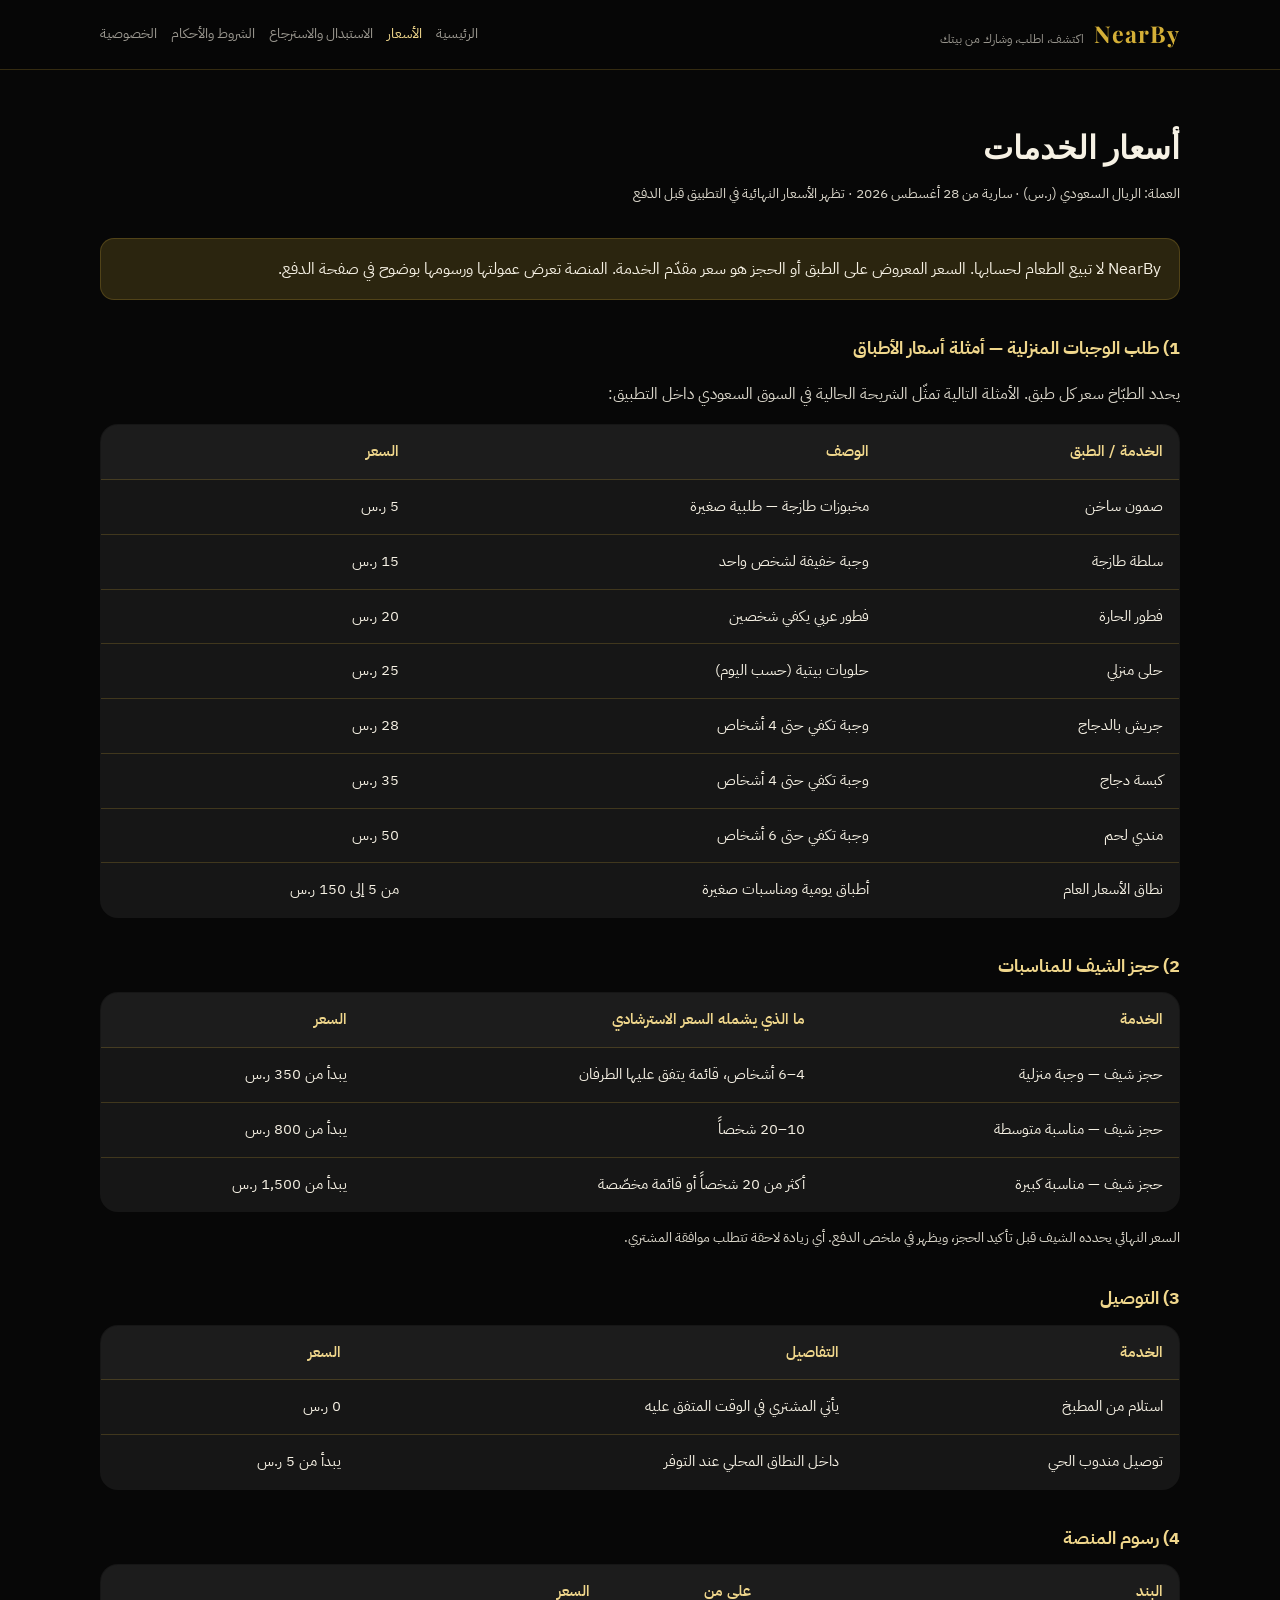
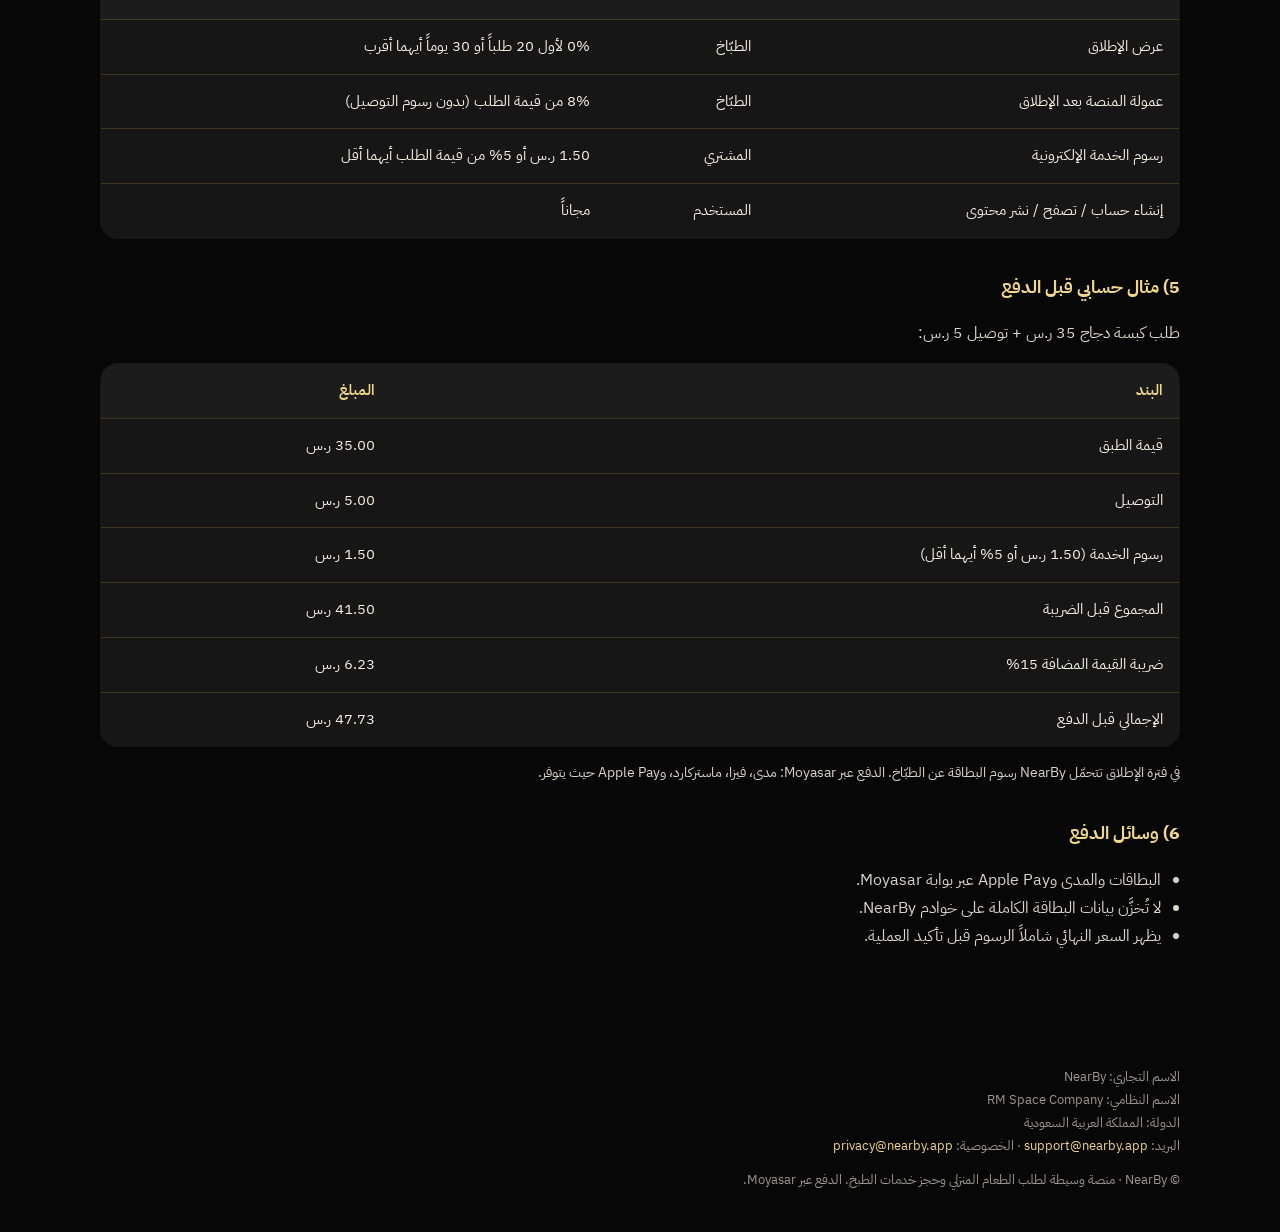
==== pricing.html @ 1bb53aec "Publish NearBy public site for NearByKsa. Host the merchant pages at nearbyksa.github.io without a p" ====
<!DOCTYPE html>
<html lang="ar" dir="rtl">
<head>
  <meta charset="utf-8" />
  <meta name="viewport" content="width=device-width, initial-scale=1" />
  <title>أسعار الخدمات — NearBy</title>
  <meta name="description" content="أسعار خدمات NearBy بالريال السعودي: الوجبات، حجز الشيف، التوصيل، عمولة المنصة، ورسوم الدفع." />
  <link rel="preconnect" href="https://fonts.googleapis.com" />
  <link rel="preconnect" href="https://fonts.gstatic.com" crossorigin />
  <link href="https://fonts.googleapis.com/css2?family=IBM+Plex+Sans+Arabic:wght@400;500;600;700&family=Playfair+Display:wght@500;600&display=swap" rel="stylesheet" />
  <link rel="stylesheet" href="styles.css" />
</head>
<body data-page="pricing">
  <header class="site-header" id="site-header"></header>
  <main class="legal">
    <div class="wrap">
      <h1>أسعار الخدمات</h1>
      <p class="meta">العملة: الريال السعودي (ر.س) · سارية من <span data-entity="effectiveDate">28 أغسطس 2026</span> · تظهر الأسعار النهائية في التطبيق قبل الدفع</p>

      <div class="callout">NearBy لا تبيع الطعام لحسابها. السعر المعروض على الطبق أو الحجز هو سعر مقدّم الخدمة. المنصة تعرض عمولتها ورسومها بوضوح في صفحة الدفع.</div>

      <h2>1) طلب الوجبات المنزلية — أمثلة أسعار الأطباق</h2>
      <p>يحدد الطبّاخ سعر كل طبق. الأمثلة التالية تمثّل الشريحة الحالية في السوق السعودي داخل التطبيق:</p>
      <table>
        <thead><tr><th>الخدمة / الطبق</th><th>الوصف</th><th>السعر</th></tr></thead>
        <tbody>
          <tr><td>صمون ساخن</td><td>مخبوزات طازجة — طلبية صغيرة</td><td>5 ر.س</td></tr>
          <tr><td>سلطة طازجة</td><td>وجبة خفيفة لشخص واحد</td><td>15 ر.س</td></tr>
          <tr><td>فطور الحارة</td><td>فطور عربي يكفي شخصين</td><td>20 ر.س</td></tr>
          <tr><td>حلى منزلي</td><td>حلويات بيتية (حسب اليوم)</td><td>25 ر.س</td></tr>
          <tr><td>جريش بالدجاج</td><td>وجبة تكفي حتى 4 أشخاص</td><td>28 ر.س</td></tr>
          <tr><td>كبسة دجاج</td><td>وجبة تكفي حتى 4 أشخاص</td><td>35 ر.س</td></tr>
          <tr><td>مندي لحم</td><td>وجبة تكفي حتى 6 أشخاص</td><td>50 ر.س</td></tr>
          <tr><td>نطاق الأسعار العام</td><td>أطباق يومية ومناسبات صغيرة</td><td>من 5 إلى 150 ر.س</td></tr>
        </tbody>
      </table>

      <h2>2) حجز الشيف للمناسبات</h2>
      <table>
        <thead><tr><th>الخدمة</th><th>ما الذي يشمله السعر الاسترشادي</th><th>السعر</th></tr></thead>
        <tbody>
          <tr><td>حجز شيف — وجبة منزلية</td><td>4–6 أشخاص، قائمة يتفق عليها الطرفان</td><td>يبدأ من 350 ر.س</td></tr>
          <tr><td>حجز شيف — مناسبة متوسطة</td><td>10–20 شخصاً</td><td>يبدأ من 800 ر.س</td></tr>
          <tr><td>حجز شيف — مناسبة كبيرة</td><td>أكثر من 20 شخصاً أو قائمة مخصّصة</td><td>يبدأ من 1,500 ر.س</td></tr>
        </tbody>
      </table>
      <p class="note">السعر النهائي يحدده الشيف قبل تأكيد الحجز، ويظهر في ملخص الدفع. أي زيادة لاحقة تتطلب موافقة المشتري.</p>

      <h2>3) التوصيل</h2>
      <table>
        <thead><tr><th>الخدمة</th><th>التفاصيل</th><th>السعر</th></tr></thead>
        <tbody>
          <tr><td>استلام من المطبخ</td><td>يأتي المشتري في الوقت المتفق عليه</td><td>0 ر.س</td></tr>
          <tr><td>توصيل مندوب الحي</td><td>داخل النطاق المحلي عند التوفر</td><td>يبدأ من 5 ر.س</td></tr>
        </tbody>
      </table>

      <h2>4) رسوم المنصة</h2>
      <table>
        <thead><tr><th>البند</th><th>على من</th><th>السعر</th></tr></thead>
        <tbody>
          <tr><td>عرض الإطلاق</td><td>الطبّاخ</td><td>0% لأول 20 طلباً أو 30 يوماً أيهما أقرب</td></tr>
          <tr><td>عمولة المنصة بعد الإطلاق</td><td>الطبّاخ</td><td>8% من قيمة الطلب (بدون رسوم التوصيل)</td></tr>
          <tr><td>رسوم الخدمة الإلكترونية</td><td>المشتري</td><td>1.50 ر.س أو 5% من قيمة الطلب أيهما أقل</td></tr>
          <tr><td>إنشاء حساب / تصفح / نشر محتوى</td><td>المستخدم</td><td>مجاناً</td></tr>
        </tbody>
      </table>

      <h2>5) مثال حسابي قبل الدفع</h2>
      <p>طلب كبسة دجاج 35 ر.س + توصيل 5 ر.س:</p>
      <table>
        <thead><tr><th>البند</th><th>المبلغ</th></tr></thead>
        <tbody>
          <tr><td>قيمة الطبق</td><td>35.00 ر.س</td></tr>
          <tr><td>التوصيل</td><td>5.00 ر.س</td></tr>
          <tr><td>رسوم الخدمة (1.50 ر.س أو 5% أيهما أقل)</td><td>1.50 ر.س</td></tr>
          <tr><td>المجموع قبل الضريبة</td><td>41.50 ر.س</td></tr>
          <tr><td>ضريبة القيمة المضافة 15%</td><td>6.23 ر.س</td></tr>
          <tr><td>الإجمالي قبل الدفع</td><td>47.73 ر.س</td></tr>
        </tbody>
      </table>
      <p class="note">في فترة الإطلاق تتحمّل NearBy رسوم البطاقة عن الطبّاخ. الدفع عبر Moyasar: مدى، فيزا، ماستركارد، وApple Pay حيث يتوفر.</p>

      <h2>6) وسائل الدفع</h2>
      <ul>
        <li>البطاقات والمدى وApple Pay عبر بوابة Moyasar.</li>
        <li>لا تُخزَّن بيانات البطاقة الكاملة على خوادم NearBy.</li>
        <li>يظهر السعر النهائي شاملاً الرسوم قبل تأكيد العملية.</li>
      </ul>
    </div>
  </main>
  <footer class="site-footer" id="site-footer"></footer>
  <script src="entity.js"></script>
  <script src="site.js"></script>
</body>
</html>
---- styles.css ----
:root {
  --bg: #070707;
  --bg-elev: #111111;
  --bg-card: #161616;
  --gold: #d4af37;
  --gold-light: #f0d78c;
  --gold-dim: rgba(212, 175, 55, 0.18);
  --text: #f6f1e4;
  --muted: rgba(246, 241, 228, 0.62);
  --line: rgba(212, 175, 55, 0.22);
  --danger: #c9a06a;
  --radius: 18px;
  --max: 1080px;
}

* { box-sizing: border-box; }
html { scroll-behavior: smooth; }
body {
  margin: 0;
  background: var(--bg);
  color: var(--text);
  font-family: 'IBM Plex Sans Arabic', 'Segoe UI', sans-serif;
  line-height: 1.75;
  min-height: 100vh;
}

a { color: var(--gold-light); text-decoration: none; }
a:hover { text-decoration: underline; }

.wrap { width: min(var(--max), calc(100% - 40px)); margin: 0 auto; }

.site-header {
  position: sticky;
  top: 0;
  z-index: 20;
  background: rgba(7, 7, 7, 0.92);
  backdrop-filter: blur(16px);
  border-bottom: 1px solid var(--line);
}
.header-inner {
  display: flex;
  align-items: center;
  justify-content: space-between;
  gap: 16px;
  padding: 14px 0;
}
.brand {
  display: flex;
  align-items: baseline;
  gap: 10px;
  color: inherit;
  text-decoration: none;
}
.brand strong {
  font-family: 'Playfair Display', Georgia, serif;
  font-size: 1.45rem;
  letter-spacing: 0.04em;
  color: var(--gold);
}
.brand span { color: var(--muted); font-size: 0.78rem; }
.nav {
  display: flex;
  flex-wrap: wrap;
  gap: 6px 14px;
  justify-content: flex-end;
}
.nav a {
  color: var(--muted);
  font-size: 0.86rem;
  text-decoration: none;
  padding: 4px 0;
}
.nav a:hover, .nav a.active { color: var(--gold-light); }

.hero {
  padding: 72px 0 36px;
  border-bottom: 1px solid var(--line);
}
.kicker {
  color: var(--gold);
  letter-spacing: 0.18em;
  font-size: 0.72rem;
  text-transform: uppercase;
  margin: 0 0 14px;
}
.hero h1 {
  font-family: 'Playfair Display', Georgia, serif;
  font-size: clamp(2rem, 5vw, 3.4rem);
  font-weight: 600;
  line-height: 1.25;
  margin: 0 0 16px;
}
.hero p.lead {
  max-width: 640px;
  color: var(--muted);
  font-size: 1.05rem;
  margin: 0 0 28px;
}
.cta-row { display: flex; flex-wrap: wrap; gap: 12px; }
.btn {
  display: inline-flex;
  align-items: center;
  justify-content: center;
  border-radius: 999px;
  padding: 12px 22px;
  font-size: 0.92rem;
  text-decoration: none;
  border: 1px solid var(--gold);
}
.btn-gold { background: var(--gold); color: #111; font-weight: 600; }
.btn-gold:hover { background: var(--gold-light); text-decoration: none; }
.btn-ghost { color: var(--gold-light); }
.btn-ghost:hover { background: var(--gold-dim); text-decoration: none; }

.section { padding: 56px 0; border-bottom: 1px solid var(--line); }
.section h2 {
  font-family: 'Playfair Display', Georgia, serif;
  font-size: 1.7rem;
  margin: 0 0 10px;
  color: var(--gold-light);
}
.section .intro { color: var(--muted); max-width: 720px; margin: 0 0 28px; }

.grid {
  display: grid;
  grid-template-columns: repeat(auto-fit, minmax(230px, 1fr));
  gap: 16px;
}
.card {
  background: var(--bg-card);
  border: 1px solid var(--line);
  border-radius: var(--radius);
  padding: 22px;
}
.card h3 { margin: 0 0 8px; font-size: 1.05rem; }
.card .price {
  color: var(--gold);
  font-weight: 600;
  font-size: 1.05rem;
  margin: 12px 0 0;
}
.card p { margin: 0; color: var(--muted); font-size: 0.92rem; }

table {
  width: 100%;
  border-collapse: collapse;
  background: var(--bg-card);
  border-radius: var(--radius);
  overflow: hidden;
  border: 1px solid var(--line);
  font-size: 0.92rem;
}
th, td {
  padding: 14px 16px;
  text-align: right;
  border-bottom: 1px solid var(--line);
  vertical-align: top;
}
th { background: #1c1c1c; color: var(--gold-light); font-weight: 600; }
tr:last-child td { border-bottom: none; }
.note {
  margin-top: 14px;
  color: var(--muted);
  font-size: 0.86rem;
}

.legal {
  padding: 48px 0 72px;
}
.legal h1 {
  font-family: 'Playfair Display', Georgia, serif;
  font-size: 2rem;
  margin: 0 0 8px;
}
.meta { color: var(--muted); font-size: 0.88rem; margin: 0 0 32px; }
.legal h2 {
  color: var(--gold-light);
  font-size: 1.15rem;
  margin: 32px 0 10px;
}
.legal p, .legal li { color: rgba(246, 241, 228, 0.88); }
.legal ul { padding-right: 1.2em; }
.callout {
  background: var(--gold-dim);
  border: 1px solid var(--line);
  border-radius: 14px;
  padding: 16px 18px;
  margin: 20px 0;
}
.en-block {
  direction: ltr;
  text-align: left;
  margin-top: 48px;
  padding-top: 28px;
  border-top: 1px solid var(--line);
}

.site-footer {
  padding: 28px 0 40px;
  color: var(--muted);
  font-size: 0.82rem;
}
.site-footer .entity { margin-bottom: 12px; }
.site-footer .entity span { display: block; }
.hidden { display: none !important; }

@media (max-width: 720px) {
  .header-inner { flex-direction: column; align-items: flex-start; }
  .nav { justify-content: flex-start; }
  .hero { padding-top: 40px; }
  th, td { padding: 10px 8px; font-size: 0.82rem; }
}
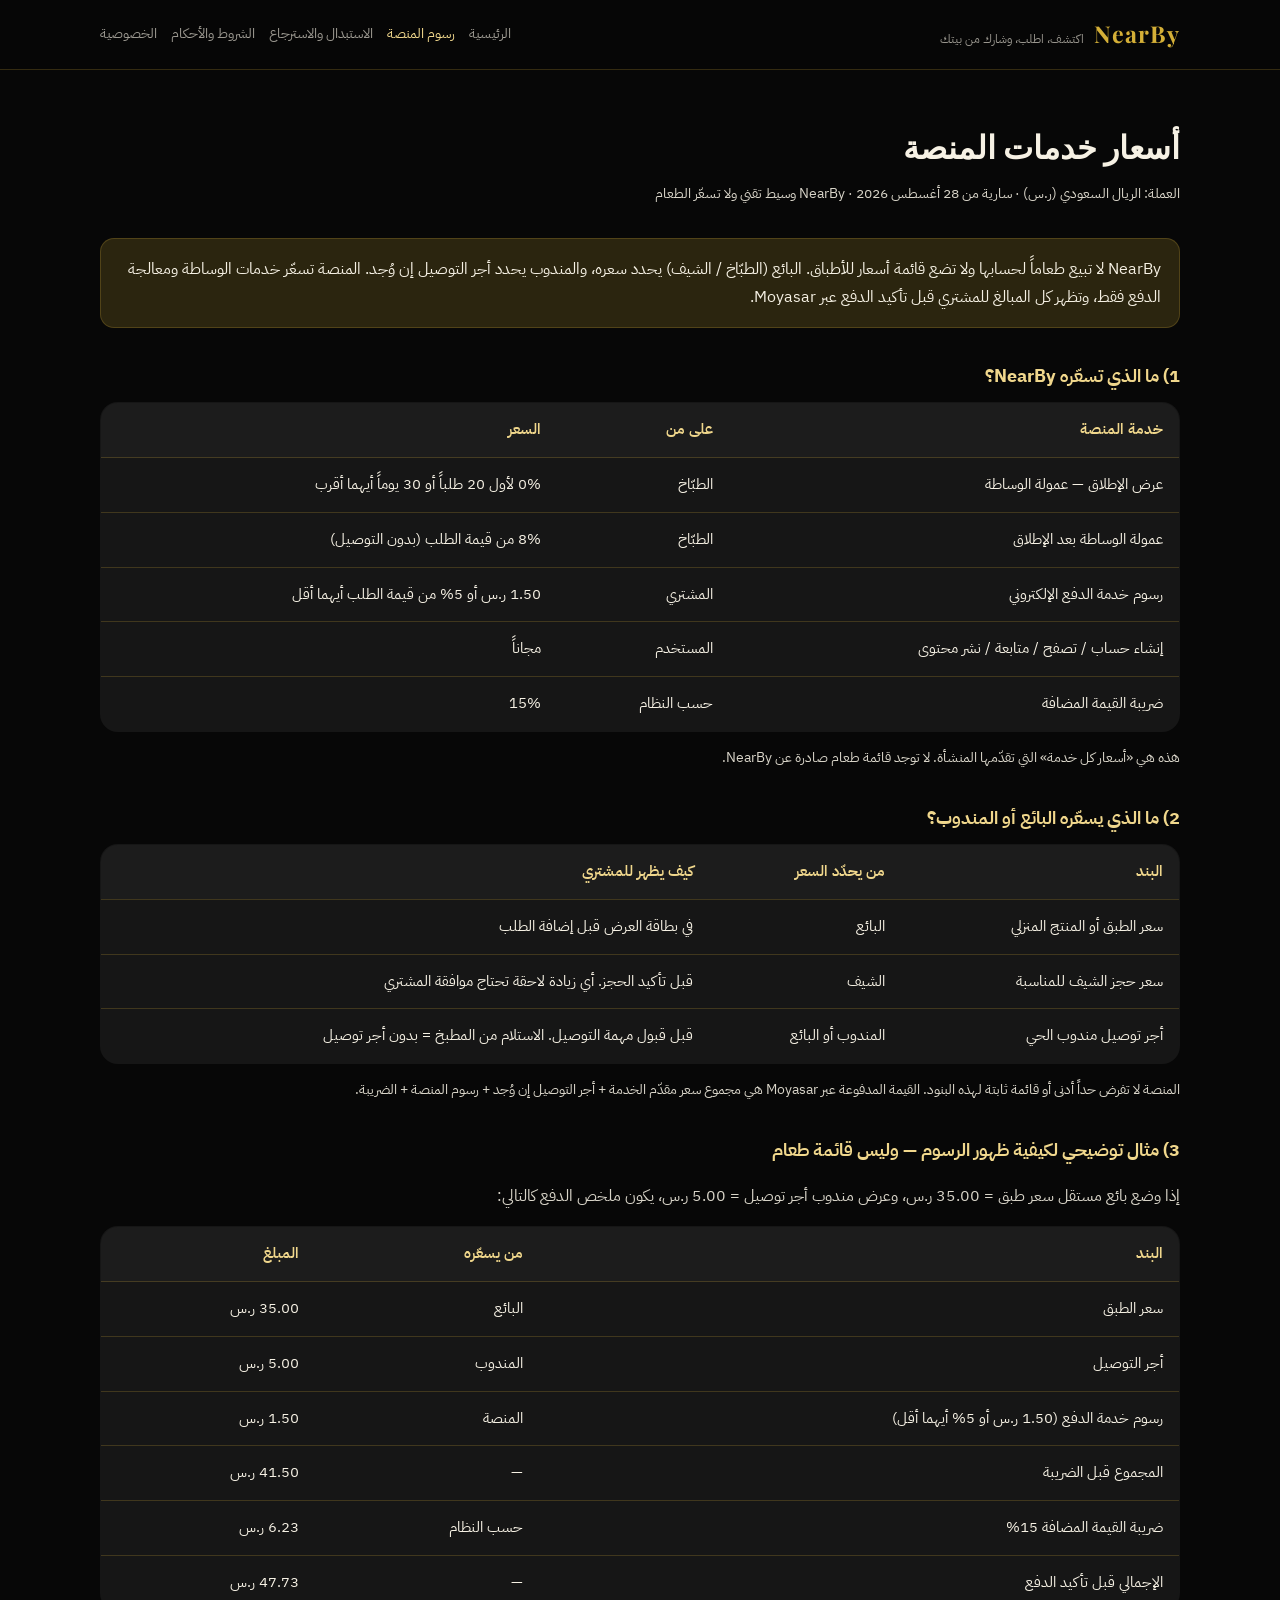
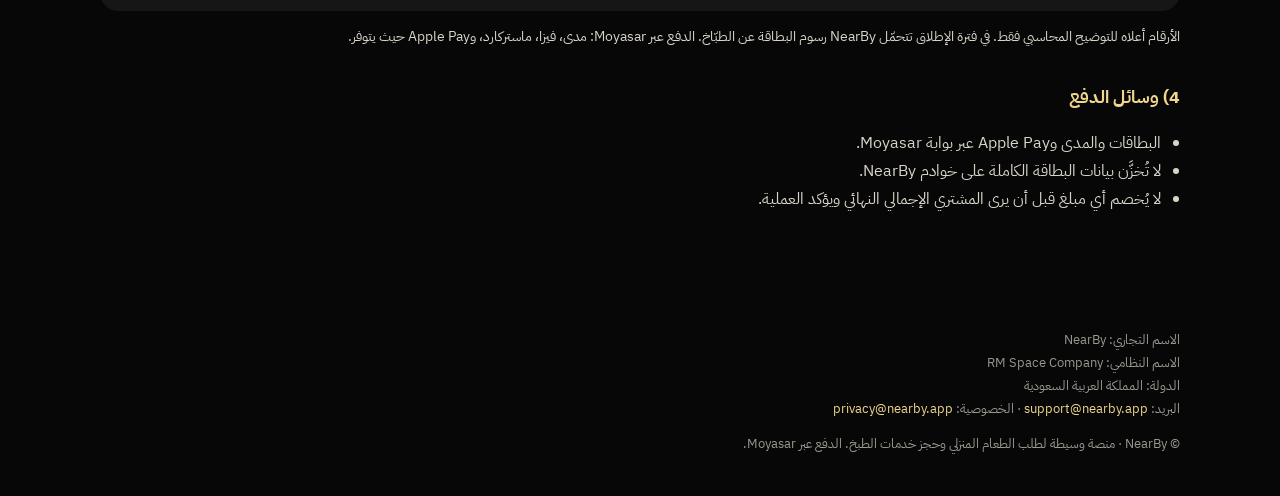
==== commit edcdaa22: "Show platform fees only; sellers set listing prices. Stop listing dish and chef menu amounts so Moya" ====
--- a/pricing.html
+++ b/pricing.html
@@ -3,8 +3,8 @@
 <head>
   <meta charset="utf-8" />
   <meta name="viewport" content="width=device-width, initial-scale=1" />
-  <title>أسعار الخدمات — NearBy</title>
-  <meta name="description" content="أسعار خدمات NearBy بالريال السعودي: الوجبات، حجز الشيف، التوصيل، عمولة المنصة، ورسوم الدفع." />
+  <title>أسعار خدمات المنصة — NearBy</title>
+  <meta name="description" content="رسوم وساطة NearBy بالريال السعودي. أسعار الأطباق والحجوزات يحددها البائع، لا المنصة." />
   <link rel="preconnect" href="https://fonts.googleapis.com" />
   <link rel="preconnect" href="https://fonts.gstatic.com" crossorigin />
   <link href="https://fonts.googleapis.com/css2?family=IBM+Plex+Sans+Arabic:wght@400;500;600;700&family=Playfair+Display:wght@500;600&display=swap" rel="stylesheet" />
@@ -14,78 +14,55 @@
   <header class="site-header" id="site-header"></header>
   <main class="legal">
     <div class="wrap">
-      <h1>أسعار الخدمات</h1>
-      <p class="meta">العملة: الريال السعودي (ر.س) · سارية من <span data-entity="effectiveDate">28 أغسطس 2026</span> · تظهر الأسعار النهائية في التطبيق قبل الدفع</p>
+      <h1>أسعار خدمات المنصة</h1>
+      <p class="meta">العملة: الريال السعودي (ر.س) · سارية من <span data-entity="effectiveDate">28 أغسطس 2026</span> · NearBy وسيط تقني ولا تسعّر الطعام</p>
 
-      <div class="callout">NearBy لا تبيع الطعام لحسابها. السعر المعروض على الطبق أو الحجز هو سعر مقدّم الخدمة. المنصة تعرض عمولتها ورسومها بوضوح في صفحة الدفع.</div>
+      <div class="callout">NearBy لا تبيع طعاماً لحسابها ولا تضع قائمة أسعار للأطباق. البائع (الطبّاخ / الشيف) يحدد سعره، والمندوب يحدد أجر التوصيل إن وُجد. المنصة تسعّر خدمات الوساطة ومعالجة الدفع فقط، وتظهر كل المبالغ للمشتري قبل تأكيد الدفع عبر Moyasar.</div>
 
-      <h2>1) طلب الوجبات المنزلية — أمثلة أسعار الأطباق</h2>
-      <p>يحدد الطبّاخ سعر كل طبق. الأمثلة التالية تمثّل الشريحة الحالية في السوق السعودي داخل التطبيق:</p>
+      <h2>1) ما الذي تسعّره NearBy؟</h2>
       <table>
-        <thead><tr><th>الخدمة / الطبق</th><th>الوصف</th><th>السعر</th></tr></thead>
+        <thead><tr><th>خدمة المنصة</th><th>على من</th><th>السعر</th></tr></thead>
         <tbody>
-          <tr><td>صمون ساخن</td><td>مخبوزات طازجة — طلبية صغيرة</td><td>5 ر.س</td></tr>
-          <tr><td>سلطة طازجة</td><td>وجبة خفيفة لشخص واحد</td><td>15 ر.س</td></tr>
-          <tr><td>فطور الحارة</td><td>فطور عربي يكفي شخصين</td><td>20 ر.س</td></tr>
-          <tr><td>حلى منزلي</td><td>حلويات بيتية (حسب اليوم)</td><td>25 ر.س</td></tr>
-          <tr><td>جريش بالدجاج</td><td>وجبة تكفي حتى 4 أشخاص</td><td>28 ر.س</td></tr>
-          <tr><td>كبسة دجاج</td><td>وجبة تكفي حتى 4 أشخاص</td><td>35 ر.س</td></tr>
-          <tr><td>مندي لحم</td><td>وجبة تكفي حتى 6 أشخاص</td><td>50 ر.س</td></tr>
-          <tr><td>نطاق الأسعار العام</td><td>أطباق يومية ومناسبات صغيرة</td><td>من 5 إلى 150 ر.س</td></tr>
+          <tr><td>عرض الإطلاق — عمولة الوساطة</td><td>الطبّاخ</td><td>0% لأول 20 طلباً أو 30 يوماً أيهما أقرب</td></tr>
+          <tr><td>عمولة الوساطة بعد الإطلاق</td><td>الطبّاخ</td><td>8% من قيمة الطلب (بدون التوصيل)</td></tr>
+          <tr><td>رسوم خدمة الدفع الإلكتروني</td><td>المشتري</td><td>1.50 ر.س أو 5% من قيمة الطلب أيهما أقل</td></tr>
+          <tr><td>إنشاء حساب / تصفح / متابعة / نشر محتوى</td><td>المستخدم</td><td>مجاناً</td></tr>
+          <tr><td>ضريبة القيمة المضافة</td><td>حسب النظام</td><td>15%</td></tr>
         </tbody>
       </table>
+      <p class="note">هذه هي «أسعار كل خدمة» التي تقدّمها المنشأة. لا توجد قائمة طعام صادرة عن NearBy.</p>
 
-      <h2>2) حجز الشيف للمناسبات</h2>
+      <h2>2) ما الذي يسعّره البائع أو المندوب؟</h2>
       <table>
-        <thead><tr><th>الخدمة</th><th>ما الذي يشمله السعر الاسترشادي</th><th>السعر</th></tr></thead>
+        <thead><tr><th>البند</th><th>من يحدّد السعر</th><th>كيف يظهر للمشتري</th></tr></thead>
         <tbody>
-          <tr><td>حجز شيف — وجبة منزلية</td><td>4–6 أشخاص، قائمة يتفق عليها الطرفان</td><td>يبدأ من 350 ر.س</td></tr>
-          <tr><td>حجز شيف — مناسبة متوسطة</td><td>10–20 شخصاً</td><td>يبدأ من 800 ر.س</td></tr>
-          <tr><td>حجز شيف — مناسبة كبيرة</td><td>أكثر من 20 شخصاً أو قائمة مخصّصة</td><td>يبدأ من 1,500 ر.س</td></tr>
+          <tr><td>سعر الطبق أو المنتج المنزلي</td><td>البائع</td><td>في بطاقة العرض قبل إضافة الطلب</td></tr>
+          <tr><td>سعر حجز الشيف للمناسبة</td><td>الشيف</td><td>قبل تأكيد الحجز. أي زيادة لاحقة تحتاج موافقة المشتري</td></tr>
+          <tr><td>أجر توصيل مندوب الحي</td><td>المندوب أو البائع</td><td>قبل قبول مهمة التوصيل. الاستلام من المطبخ = بدون أجر توصيل</td></tr>
         </tbody>
       </table>
-      <p class="note">السعر النهائي يحدده الشيف قبل تأكيد الحجز، ويظهر في ملخص الدفع. أي زيادة لاحقة تتطلب موافقة المشتري.</p>
+      <p class="note">المنصة لا تفرض حداً أدنى أو قائمة ثابتة لهذه البنود. القيمة المدفوعة عبر Moyasar هي مجموع سعر مقدّم الخدمة + أجر التوصيل إن وُجد + رسوم المنصة + الضريبة.</p>
 
-      <h2>3) التوصيل</h2>
+      <h2>3) مثال توضيحي لكيفية ظهور الرسوم — وليس قائمة طعام</h2>
+      <p>إذا وضع بائع مستقل سعر طبق = 35.00 ر.س، وعرض مندوب أجر توصيل = 5.00 ر.س، يكون ملخص الدفع كالتالي:</p>
       <table>
-        <thead><tr><th>الخدمة</th><th>التفاصيل</th><th>السعر</th></tr></thead>
+        <thead><tr><th>البند</th><th>من يسعّره</th><th>المبلغ</th></tr></thead>
         <tbody>
-          <tr><td>استلام من المطبخ</td><td>يأتي المشتري في الوقت المتفق عليه</td><td>0 ر.س</td></tr>
-          <tr><td>توصيل مندوب الحي</td><td>داخل النطاق المحلي عند التوفر</td><td>يبدأ من 5 ر.س</td></tr>
+          <tr><td>سعر الطبق</td><td>البائع</td><td>35.00 ر.س</td></tr>
+          <tr><td>أجر التوصيل</td><td>المندوب</td><td>5.00 ر.س</td></tr>
+          <tr><td>رسوم خدمة الدفع (1.50 ر.س أو 5% أيهما أقل)</td><td>المنصة</td><td>1.50 ر.س</td></tr>
+          <tr><td>المجموع قبل الضريبة</td><td>—</td><td>41.50 ر.س</td></tr>
+          <tr><td>ضريبة القيمة المضافة 15%</td><td>حسب النظام</td><td>6.23 ر.س</td></tr>
+          <tr><td>الإجمالي قبل تأكيد الدفع</td><td>—</td><td>47.73 ر.س</td></tr>
         </tbody>
       </table>
+      <p class="note">الأرقام أعلاه للتوضيح المحاسبي فقط. في فترة الإطلاق تتحمّل NearBy رسوم البطاقة عن الطبّاخ. الدفع عبر Moyasar: مدى، فيزا، ماستركارد، وApple Pay حيث يتوفر.</p>
 
-      <h2>4) رسوم المنصة</h2>
-      <table>
-        <thead><tr><th>البند</th><th>على من</th><th>السعر</th></tr></thead>
-        <tbody>
-          <tr><td>عرض الإطلاق</td><td>الطبّاخ</td><td>0% لأول 20 طلباً أو 30 يوماً أيهما أقرب</td></tr>
-          <tr><td>عمولة المنصة بعد الإطلاق</td><td>الطبّاخ</td><td>8% من قيمة الطلب (بدون رسوم التوصيل)</td></tr>
-          <tr><td>رسوم الخدمة الإلكترونية</td><td>المشتري</td><td>1.50 ر.س أو 5% من قيمة الطلب أيهما أقل</td></tr>
-          <tr><td>إنشاء حساب / تصفح / نشر محتوى</td><td>المستخدم</td><td>مجاناً</td></tr>
-        </tbody>
-      </table>
-
-      <h2>5) مثال حسابي قبل الدفع</h2>
-      <p>طلب كبسة دجاج 35 ر.س + توصيل 5 ر.س:</p>
-      <table>
-        <thead><tr><th>البند</th><th>المبلغ</th></tr></thead>
-        <tbody>
-          <tr><td>قيمة الطبق</td><td>35.00 ر.س</td></tr>
-          <tr><td>التوصيل</td><td>5.00 ر.س</td></tr>
-          <tr><td>رسوم الخدمة (1.50 ر.س أو 5% أيهما أقل)</td><td>1.50 ر.س</td></tr>
-          <tr><td>المجموع قبل الضريبة</td><td>41.50 ر.س</td></tr>
-          <tr><td>ضريبة القيمة المضافة 15%</td><td>6.23 ر.س</td></tr>
-          <tr><td>الإجمالي قبل الدفع</td><td>47.73 ر.س</td></tr>
-        </tbody>
-      </table>
-      <p class="note">في فترة الإطلاق تتحمّل NearBy رسوم البطاقة عن الطبّاخ. الدفع عبر Moyasar: مدى، فيزا، ماستركارد، وApple Pay حيث يتوفر.</p>
-
-      <h2>6) وسائل الدفع</h2>
+      <h2>4) وسائل الدفع</h2>
       <ul>
         <li>البطاقات والمدى وApple Pay عبر بوابة Moyasar.</li>
         <li>لا تُخزَّن بيانات البطاقة الكاملة على خوادم NearBy.</li>
-        <li>يظهر السعر النهائي شاملاً الرسوم قبل تأكيد العملية.</li>
+        <li>لا يُخصم أي مبلغ قبل أن يرى المشتري الإجمالي النهائي ويؤكد العملية.</li>
       </ul>
     </div>
   </main>
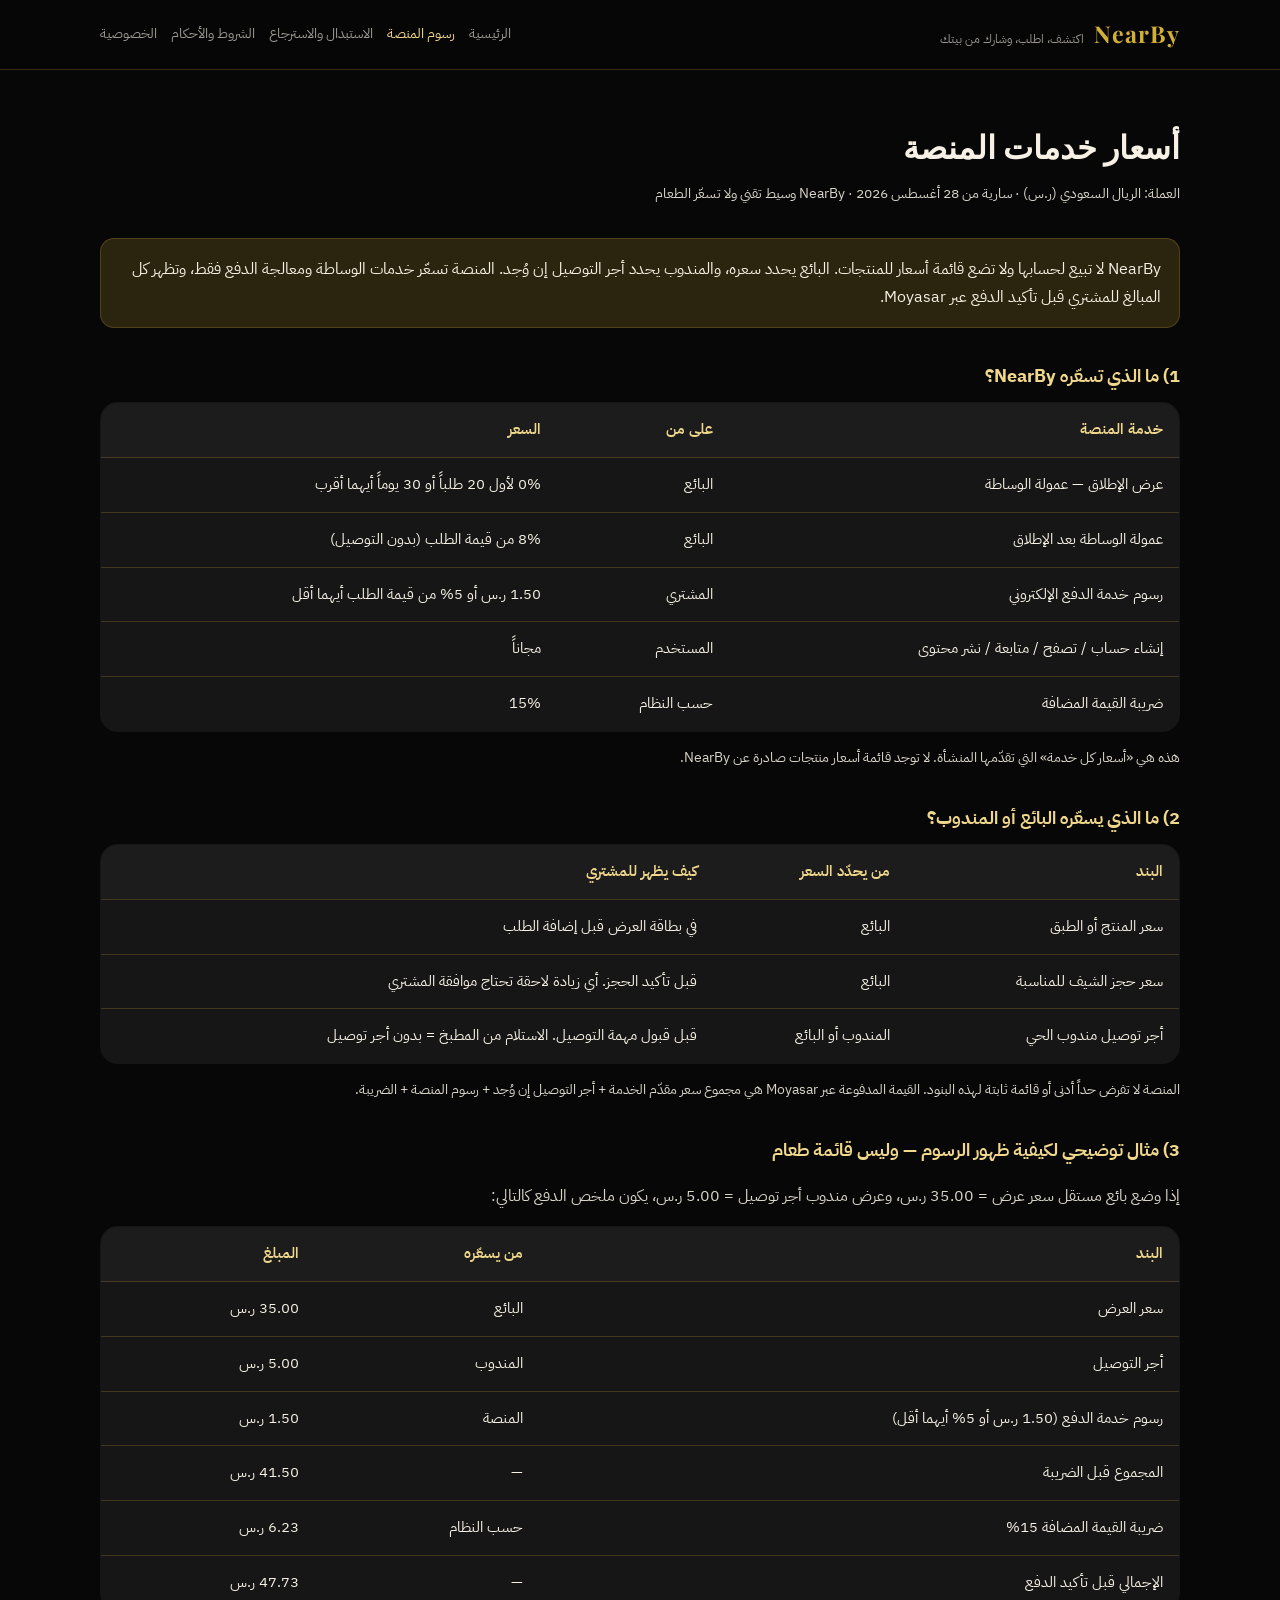
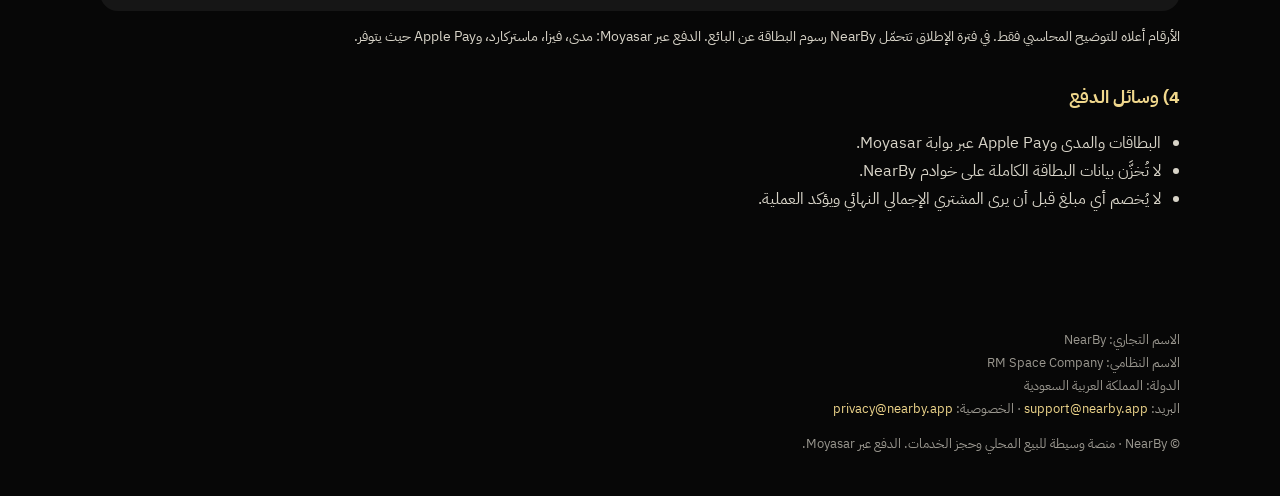
==== commit 596f7422: "Use seller instead of cook across public policy pages. Sellers on NearBy may offer food or other loc" ====
--- a/pricing.html
+++ b/pricing.html
@@ -17,38 +17,38 @@
       <h1>أسعار خدمات المنصة</h1>
       <p class="meta">العملة: الريال السعودي (ر.س) · سارية من <span data-entity="effectiveDate">28 أغسطس 2026</span> · NearBy وسيط تقني ولا تسعّر الطعام</p>
 
-      <div class="callout">NearBy لا تبيع طعاماً لحسابها ولا تضع قائمة أسعار للأطباق. البائع (الطبّاخ / الشيف) يحدد سعره، والمندوب يحدد أجر التوصيل إن وُجد. المنصة تسعّر خدمات الوساطة ومعالجة الدفع فقط، وتظهر كل المبالغ للمشتري قبل تأكيد الدفع عبر Moyasar.</div>
+      <div class="callout">NearBy لا تبيع لحسابها ولا تضع قائمة أسعار للمنتجات. البائع يحدد سعره، والمندوب يحدد أجر التوصيل إن وُجد. المنصة تسعّر خدمات الوساطة ومعالجة الدفع فقط، وتظهر كل المبالغ للمشتري قبل تأكيد الدفع عبر Moyasar.</div>
 
       <h2>1) ما الذي تسعّره NearBy؟</h2>
       <table>
         <thead><tr><th>خدمة المنصة</th><th>على من</th><th>السعر</th></tr></thead>
         <tbody>
-          <tr><td>عرض الإطلاق — عمولة الوساطة</td><td>الطبّاخ</td><td>0% لأول 20 طلباً أو 30 يوماً أيهما أقرب</td></tr>
-          <tr><td>عمولة الوساطة بعد الإطلاق</td><td>الطبّاخ</td><td>8% من قيمة الطلب (بدون التوصيل)</td></tr>
+          <tr><td>عرض الإطلاق — عمولة الوساطة</td><td>البائع</td><td>0% لأول 20 طلباً أو 30 يوماً أيهما أقرب</td></tr>
+          <tr><td>عمولة الوساطة بعد الإطلاق</td><td>البائع</td><td>8% من قيمة الطلب (بدون التوصيل)</td></tr>
           <tr><td>رسوم خدمة الدفع الإلكتروني</td><td>المشتري</td><td>1.50 ر.س أو 5% من قيمة الطلب أيهما أقل</td></tr>
           <tr><td>إنشاء حساب / تصفح / متابعة / نشر محتوى</td><td>المستخدم</td><td>مجاناً</td></tr>
           <tr><td>ضريبة القيمة المضافة</td><td>حسب النظام</td><td>15%</td></tr>
         </tbody>
       </table>
-      <p class="note">هذه هي «أسعار كل خدمة» التي تقدّمها المنشأة. لا توجد قائمة طعام صادرة عن NearBy.</p>
+      <p class="note">هذه هي «أسعار كل خدمة» التي تقدّمها المنشأة. لا توجد قائمة أسعار منتجات صادرة عن NearBy.</p>
 
       <h2>2) ما الذي يسعّره البائع أو المندوب؟</h2>
       <table>
         <thead><tr><th>البند</th><th>من يحدّد السعر</th><th>كيف يظهر للمشتري</th></tr></thead>
         <tbody>
-          <tr><td>سعر الطبق أو المنتج المنزلي</td><td>البائع</td><td>في بطاقة العرض قبل إضافة الطلب</td></tr>
-          <tr><td>سعر حجز الشيف للمناسبة</td><td>الشيف</td><td>قبل تأكيد الحجز. أي زيادة لاحقة تحتاج موافقة المشتري</td></tr>
+          <tr><td>سعر المنتج أو الطبق</td><td>البائع</td><td>في بطاقة العرض قبل إضافة الطلب</td></tr>
+          <tr><td>سعر حجز الشيف للمناسبة</td><td>البائع</td><td>قبل تأكيد الحجز. أي زيادة لاحقة تحتاج موافقة المشتري</td></tr>
           <tr><td>أجر توصيل مندوب الحي</td><td>المندوب أو البائع</td><td>قبل قبول مهمة التوصيل. الاستلام من المطبخ = بدون أجر توصيل</td></tr>
         </tbody>
       </table>
       <p class="note">المنصة لا تفرض حداً أدنى أو قائمة ثابتة لهذه البنود. القيمة المدفوعة عبر Moyasar هي مجموع سعر مقدّم الخدمة + أجر التوصيل إن وُجد + رسوم المنصة + الضريبة.</p>
 
       <h2>3) مثال توضيحي لكيفية ظهور الرسوم — وليس قائمة طعام</h2>
-      <p>إذا وضع بائع مستقل سعر طبق = 35.00 ر.س، وعرض مندوب أجر توصيل = 5.00 ر.س، يكون ملخص الدفع كالتالي:</p>
+      <p>إذا وضع بائع مستقل سعر عرض = 35.00 ر.س، وعرض مندوب أجر توصيل = 5.00 ر.س، يكون ملخص الدفع كالتالي:</p>
       <table>
         <thead><tr><th>البند</th><th>من يسعّره</th><th>المبلغ</th></tr></thead>
         <tbody>
-          <tr><td>سعر الطبق</td><td>البائع</td><td>35.00 ر.س</td></tr>
+          <tr><td>سعر العرض</td><td>البائع</td><td>35.00 ر.س</td></tr>
           <tr><td>أجر التوصيل</td><td>المندوب</td><td>5.00 ر.س</td></tr>
           <tr><td>رسوم خدمة الدفع (1.50 ر.س أو 5% أيهما أقل)</td><td>المنصة</td><td>1.50 ر.س</td></tr>
           <tr><td>المجموع قبل الضريبة</td><td>—</td><td>41.50 ر.س</td></tr>
@@ -56,7 +56,7 @@
           <tr><td>الإجمالي قبل تأكيد الدفع</td><td>—</td><td>47.73 ر.س</td></tr>
         </tbody>
       </table>
-      <p class="note">الأرقام أعلاه للتوضيح المحاسبي فقط. في فترة الإطلاق تتحمّل NearBy رسوم البطاقة عن الطبّاخ. الدفع عبر Moyasar: مدى، فيزا، ماستركارد، وApple Pay حيث يتوفر.</p>
+      <p class="note">الأرقام أعلاه للتوضيح المحاسبي فقط. في فترة الإطلاق تتحمّل NearBy رسوم البطاقة عن البائع. الدفع عبر Moyasar: مدى، فيزا، ماستركارد، وApple Pay حيث يتوفر.</p>
 
       <h2>4) وسائل الدفع</h2>
       <ul>
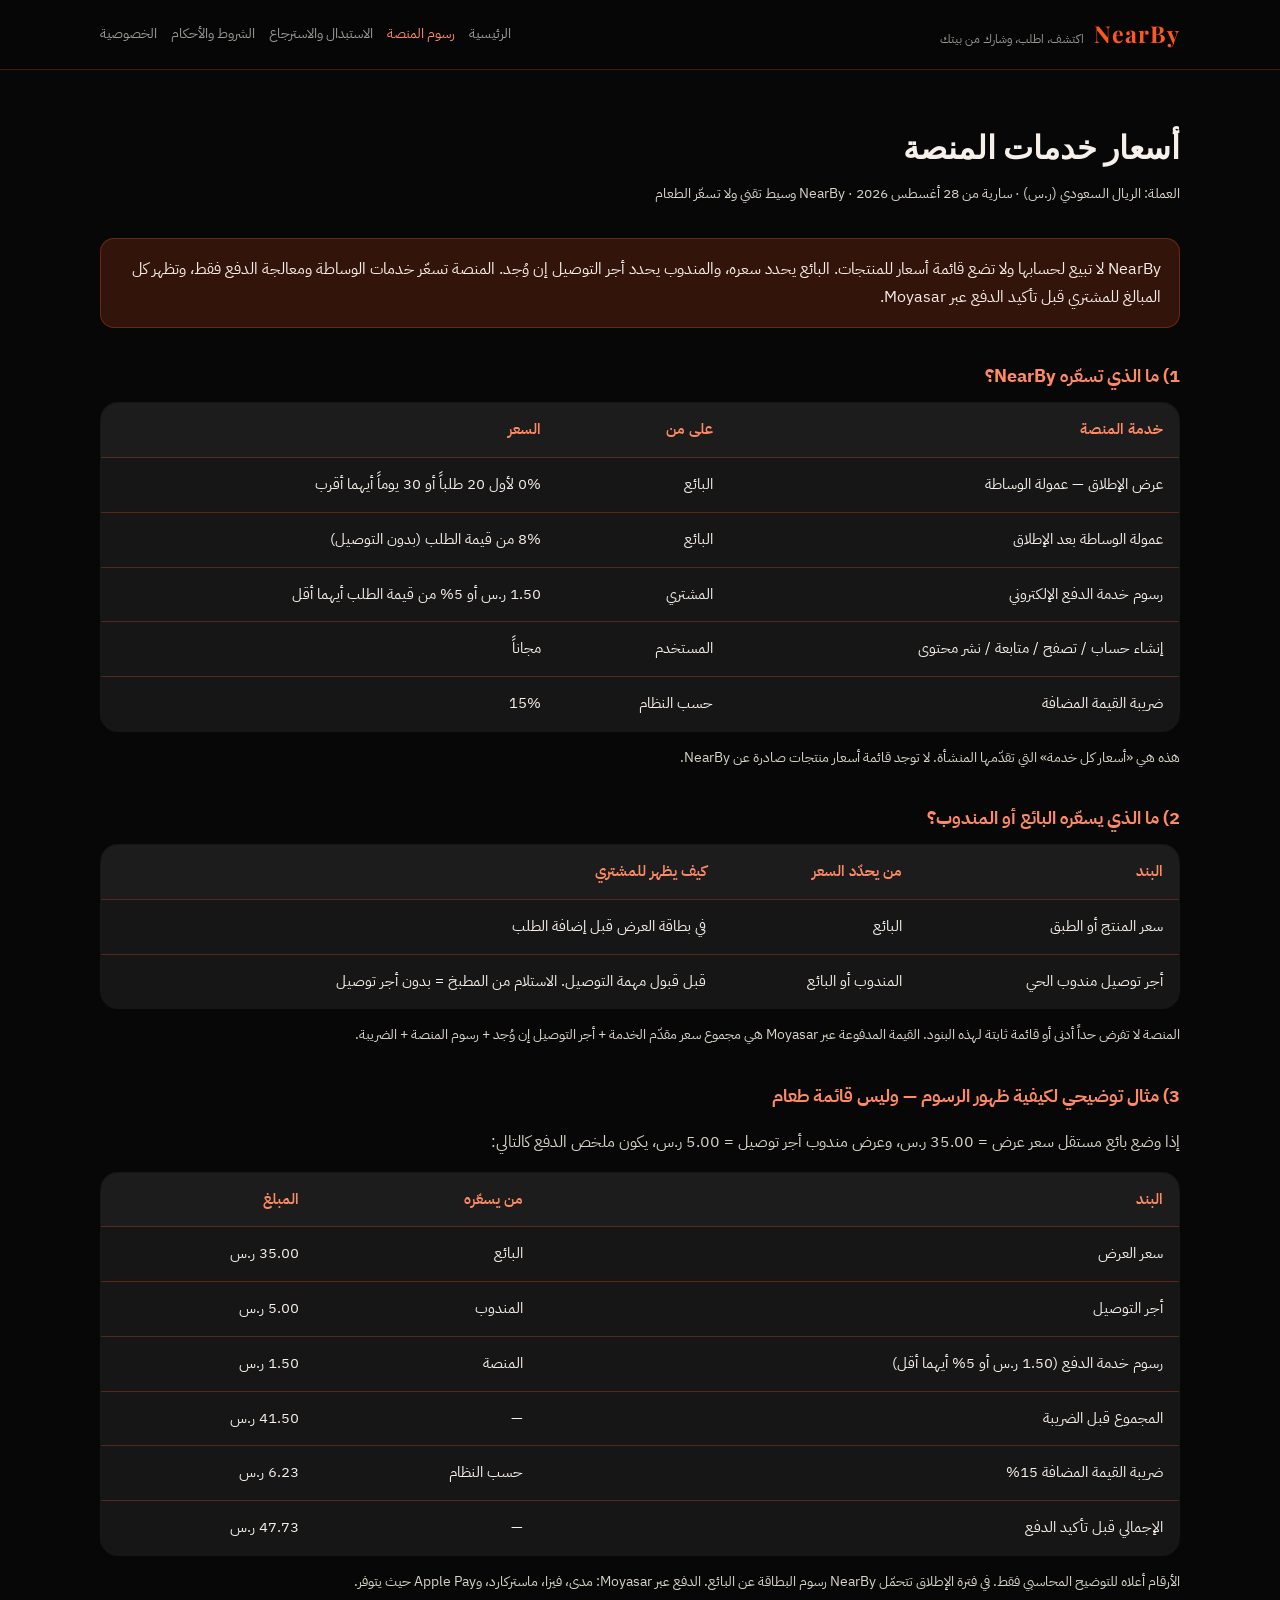
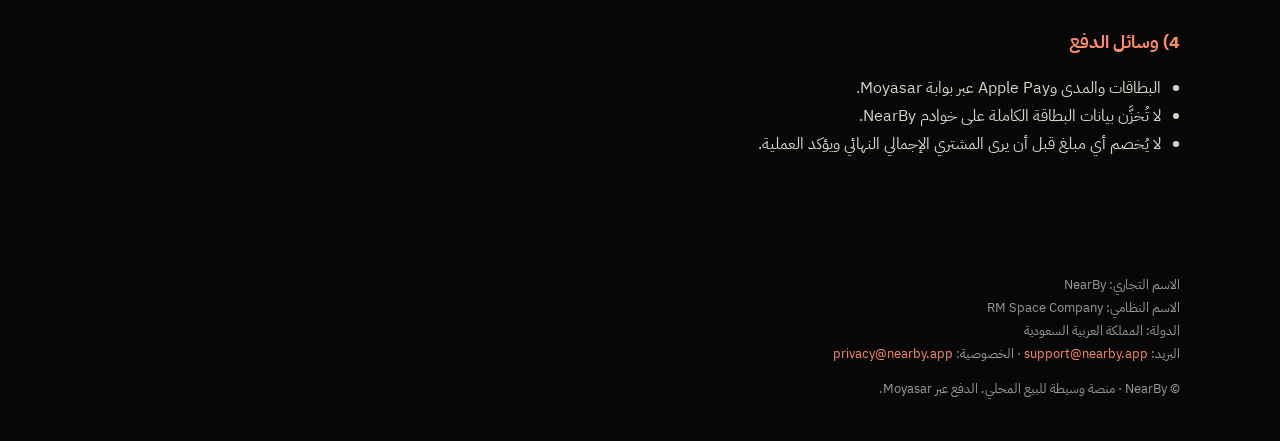
==== commit d7faae7e: "Remove chef booking and switch the site to NearBy orange and black. This version of the app hides ch" ====
--- a/pricing.html
+++ b/pricing.html
@@ -4,7 +4,7 @@
   <meta charset="utf-8" />
   <meta name="viewport" content="width=device-width, initial-scale=1" />
   <title>أسعار خدمات المنصة — NearBy</title>
-  <meta name="description" content="رسوم وساطة NearBy بالريال السعودي. أسعار الأطباق والحجوزات يحددها البائع، لا المنصة." />
+  <meta name="description" content="رسوم وساطة NearBy بالريال السعودي. أسعار العروض يحددها البائع، لا المنصة." />
   <link rel="preconnect" href="https://fonts.googleapis.com" />
   <link rel="preconnect" href="https://fonts.gstatic.com" crossorigin />
   <link href="https://fonts.googleapis.com/css2?family=IBM+Plex+Sans+Arabic:wght@400;500;600;700&family=Playfair+Display:wght@500;600&display=swap" rel="stylesheet" />
@@ -37,7 +37,6 @@
         <thead><tr><th>البند</th><th>من يحدّد السعر</th><th>كيف يظهر للمشتري</th></tr></thead>
         <tbody>
           <tr><td>سعر المنتج أو الطبق</td><td>البائع</td><td>في بطاقة العرض قبل إضافة الطلب</td></tr>
-          <tr><td>سعر حجز الشيف للمناسبة</td><td>البائع</td><td>قبل تأكيد الحجز. أي زيادة لاحقة تحتاج موافقة المشتري</td></tr>
           <tr><td>أجر توصيل مندوب الحي</td><td>المندوب أو البائع</td><td>قبل قبول مهمة التوصيل. الاستلام من المطبخ = بدون أجر توصيل</td></tr>
         </tbody>
       </table>
--- a/styles.css
+++ b/styles.css
@@ -2,13 +2,13 @@
   --bg: #070707;
   --bg-elev: #111111;
   --bg-card: #161616;
-  --gold: #d4af37;
-  --gold-light: #f0d78c;
-  --gold-dim: rgba(212, 175, 55, 0.18);
-  --text: #f6f1e4;
-  --muted: rgba(246, 241, 228, 0.62);
-  --line: rgba(212, 175, 55, 0.22);
-  --danger: #c9a06a;
+  --accent: #ff5722;
+  --accent-light: #ff8a65;
+  --accent-dim: rgba(255, 87, 34, 0.18);
+  --text: #f7f0ea;
+  --muted: rgba(247, 240, 234, 0.62);
+  --line: rgba(255, 87, 34, 0.28);
+  --danger: #ff8a65;
   --radius: 18px;
   --max: 1080px;
 }
@@ -24,7 +24,7 @@
   min-height: 100vh;
 }
 
-a { color: var(--gold-light); text-decoration: none; }
+a { color: var(--accent-light); text-decoration: none; }
 a:hover { text-decoration: underline; }
 
 .wrap { width: min(var(--max), calc(100% - 40px)); margin: 0 auto; }
@@ -55,7 +55,7 @@
   font-family: 'Playfair Display', Georgia, serif;
   font-size: 1.45rem;
   letter-spacing: 0.04em;
-  color: var(--gold);
+  color: var(--accent);
 }
 .brand span { color: var(--muted); font-size: 0.78rem; }
 .nav {
@@ -70,14 +70,14 @@
   text-decoration: none;
   padding: 4px 0;
 }
-.nav a:hover, .nav a.active { color: var(--gold-light); }
+.nav a:hover, .nav a.active { color: var(--accent-light); }
 
 .hero {
   padding: 72px 0 36px;
   border-bottom: 1px solid var(--line);
 }
 .kicker {
-  color: var(--gold);
+  color: var(--accent);
   letter-spacing: 0.18em;
   font-size: 0.72rem;
   text-transform: uppercase;
@@ -105,19 +105,19 @@
   padding: 12px 22px;
   font-size: 0.92rem;
   text-decoration: none;
-  border: 1px solid var(--gold);
-}
-.btn-gold { background: var(--gold); color: #111; font-weight: 600; }
-.btn-gold:hover { background: var(--gold-light); text-decoration: none; }
-.btn-ghost { color: var(--gold-light); }
-.btn-ghost:hover { background: var(--gold-dim); text-decoration: none; }
+  border: 1px solid var(--accent);
+}
+.btn-accent { background: var(--accent); color: #111; font-weight: 600; }
+.btn-accent:hover { background: var(--accent-light); text-decoration: none; }
+.btn-ghost { color: var(--accent-light); }
+.btn-ghost:hover { background: var(--accent-dim); text-decoration: none; }
 
 .section { padding: 56px 0; border-bottom: 1px solid var(--line); }
 .section h2 {
   font-family: 'Playfair Display', Georgia, serif;
   font-size: 1.7rem;
   margin: 0 0 10px;
-  color: var(--gold-light);
+  color: var(--accent-light);
 }
 .section .intro { color: var(--muted); max-width: 720px; margin: 0 0 28px; }
 
@@ -134,7 +134,7 @@
 }
 .card h3 { margin: 0 0 8px; font-size: 1.05rem; }
 .card .price {
-  color: var(--gold);
+  color: var(--accent);
   font-weight: 600;
   font-size: 1.05rem;
   margin: 12px 0 0;
@@ -156,7 +156,7 @@
   border-bottom: 1px solid var(--line);
   vertical-align: top;
 }
-th { background: #1c1c1c; color: var(--gold-light); font-weight: 600; }
+th { background: #1c1c1c; color: var(--accent-light); font-weight: 600; }
 tr:last-child td { border-bottom: none; }
 .note {
   margin-top: 14px;
@@ -174,14 +174,14 @@
 }
 .meta { color: var(--muted); font-size: 0.88rem; margin: 0 0 32px; }
 .legal h2 {
-  color: var(--gold-light);
+  color: var(--accent-light);
   font-size: 1.15rem;
   margin: 32px 0 10px;
 }
 .legal p, .legal li { color: rgba(246, 241, 228, 0.88); }
 .legal ul { padding-right: 1.2em; }
 .callout {
-  background: var(--gold-dim);
+  background: var(--accent-dim);
   border: 1px solid var(--line);
   border-radius: 14px;
   padding: 16px 18px;
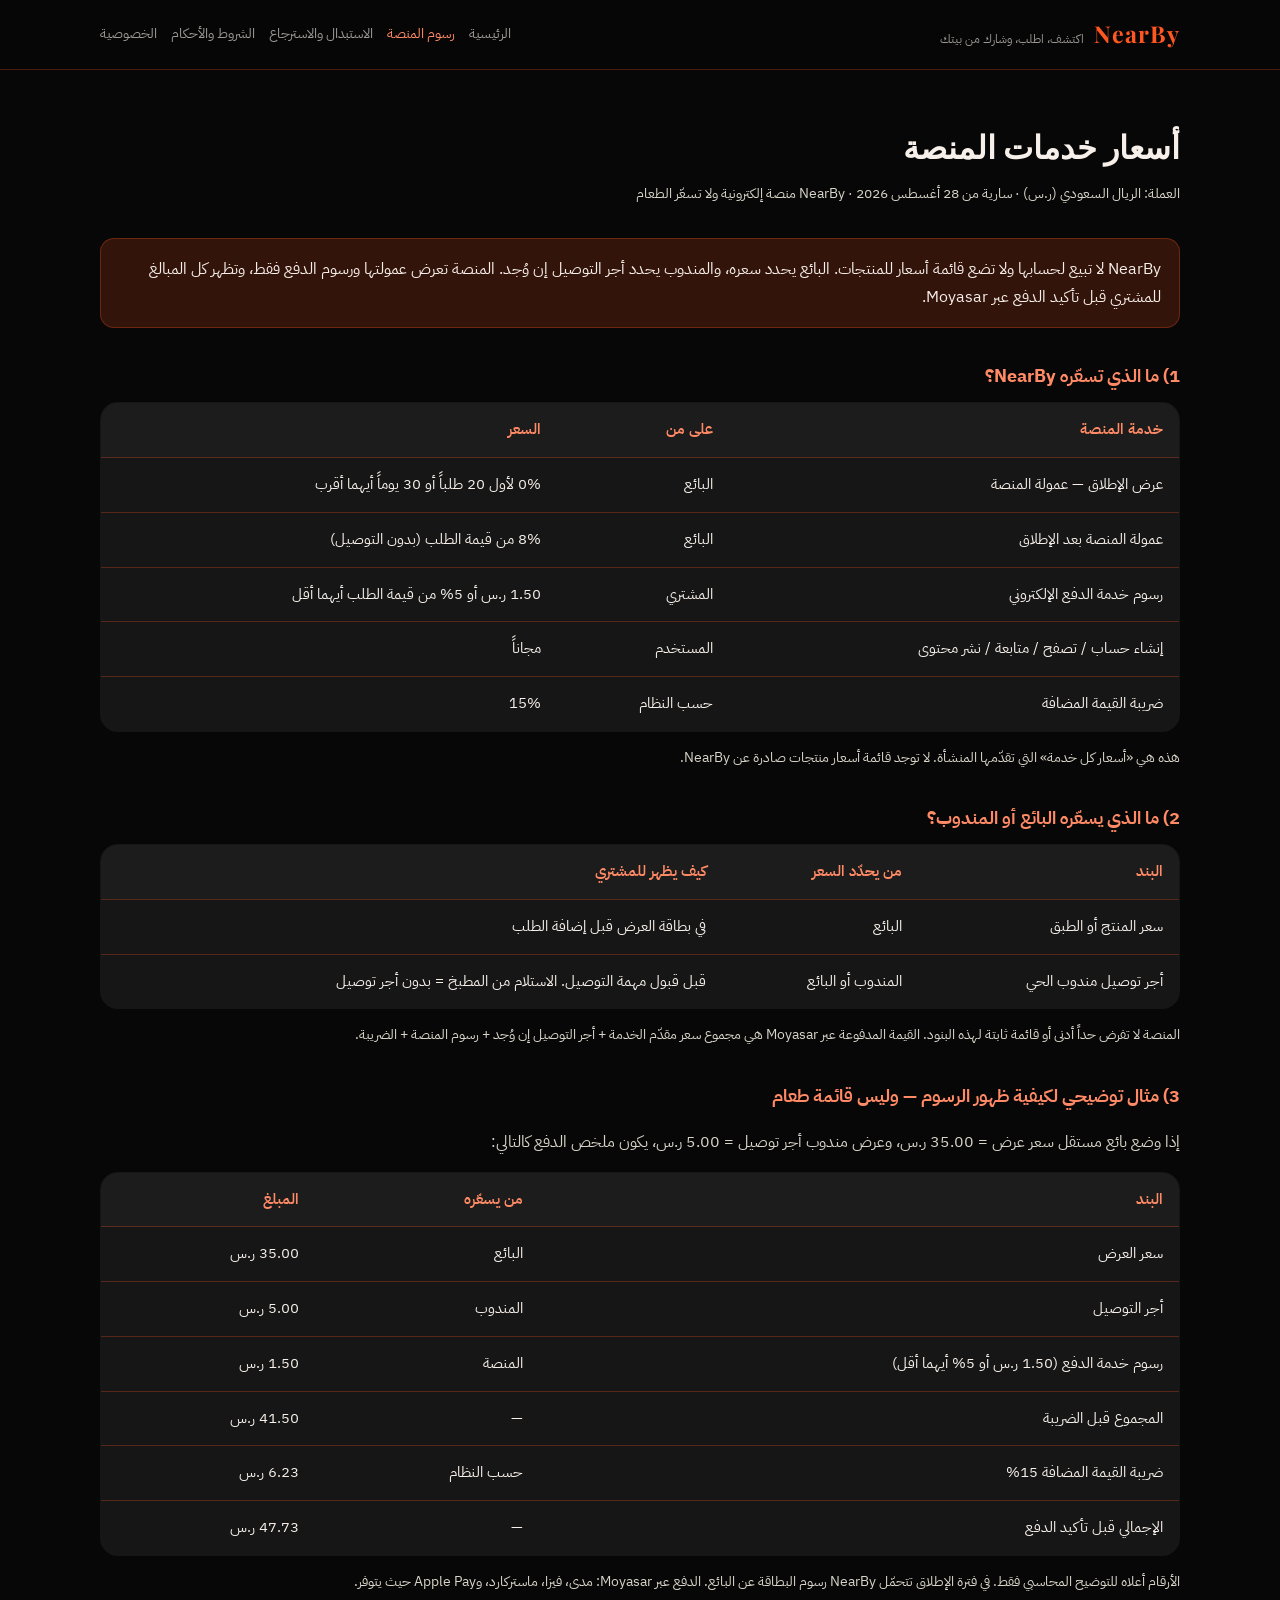
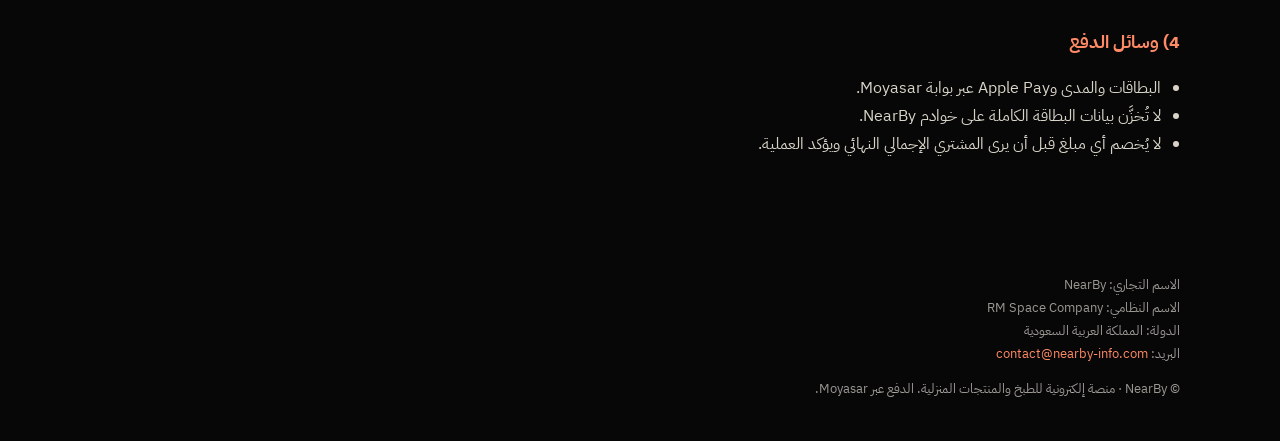
==== commit e1ec5278: "Call NearBy an electronic platform, not a broker. Avoid وسيط/وساطة so Moyasar does not read the acti" ====
--- a/pricing.html
+++ b/pricing.html
@@ -4,7 +4,7 @@
   <meta charset="utf-8" />
   <meta name="viewport" content="width=device-width, initial-scale=1" />
   <title>أسعار خدمات المنصة — NearBy</title>
-  <meta name="description" content="رسوم وساطة NearBy بالريال السعودي. أسعار العروض يحددها البائع، لا المنصة." />
+  <meta name="description" content="رسوم منصة NearBy بالريال السعودي. أسعار العروض يحددها البائع، لا المنصة." />
   <link rel="preconnect" href="https://fonts.googleapis.com" />
   <link rel="preconnect" href="https://fonts.gstatic.com" crossorigin />
   <link href="https://fonts.googleapis.com/css2?family=IBM+Plex+Sans+Arabic:wght@400;500;600;700&family=Playfair+Display:wght@500;600&display=swap" rel="stylesheet" />
@@ -15,16 +15,16 @@
   <main class="legal">
     <div class="wrap">
       <h1>أسعار خدمات المنصة</h1>
-      <p class="meta">العملة: الريال السعودي (ر.س) · سارية من <span data-entity="effectiveDate">28 أغسطس 2026</span> · NearBy وسيط تقني ولا تسعّر الطعام</p>
+      <p class="meta">العملة: الريال السعودي (ر.س) · سارية من <span data-entity="effectiveDate">28 أغسطس 2026</span> · NearBy منصة إلكترونية ولا تسعّر الطعام</p>
 
-      <div class="callout">NearBy لا تبيع لحسابها ولا تضع قائمة أسعار للمنتجات. البائع يحدد سعره، والمندوب يحدد أجر التوصيل إن وُجد. المنصة تسعّر خدمات الوساطة ومعالجة الدفع فقط، وتظهر كل المبالغ للمشتري قبل تأكيد الدفع عبر Moyasar.</div>
+      <div class="callout">NearBy لا تبيع لحسابها ولا تضع قائمة أسعار للمنتجات. البائع يحدد سعره، والمندوب يحدد أجر التوصيل إن وُجد. المنصة تعرض عمولتها ورسوم الدفع فقط، وتظهر كل المبالغ للمشتري قبل تأكيد الدفع عبر Moyasar.</div>
 
       <h2>1) ما الذي تسعّره NearBy؟</h2>
       <table>
         <thead><tr><th>خدمة المنصة</th><th>على من</th><th>السعر</th></tr></thead>
         <tbody>
-          <tr><td>عرض الإطلاق — عمولة الوساطة</td><td>البائع</td><td>0% لأول 20 طلباً أو 30 يوماً أيهما أقرب</td></tr>
-          <tr><td>عمولة الوساطة بعد الإطلاق</td><td>البائع</td><td>8% من قيمة الطلب (بدون التوصيل)</td></tr>
+          <tr><td>عرض الإطلاق — عمولة المنصة</td><td>البائع</td><td>0% لأول 20 طلباً أو 30 يوماً أيهما أقرب</td></tr>
+          <tr><td>عمولة المنصة بعد الإطلاق</td><td>البائع</td><td>8% من قيمة الطلب (بدون التوصيل)</td></tr>
           <tr><td>رسوم خدمة الدفع الإلكتروني</td><td>المشتري</td><td>1.50 ر.س أو 5% من قيمة الطلب أيهما أقل</td></tr>
           <tr><td>إنشاء حساب / تصفح / متابعة / نشر محتوى</td><td>المستخدم</td><td>مجاناً</td></tr>
           <tr><td>ضريبة القيمة المضافة</td><td>حسب النظام</td><td>15%</td></tr>
